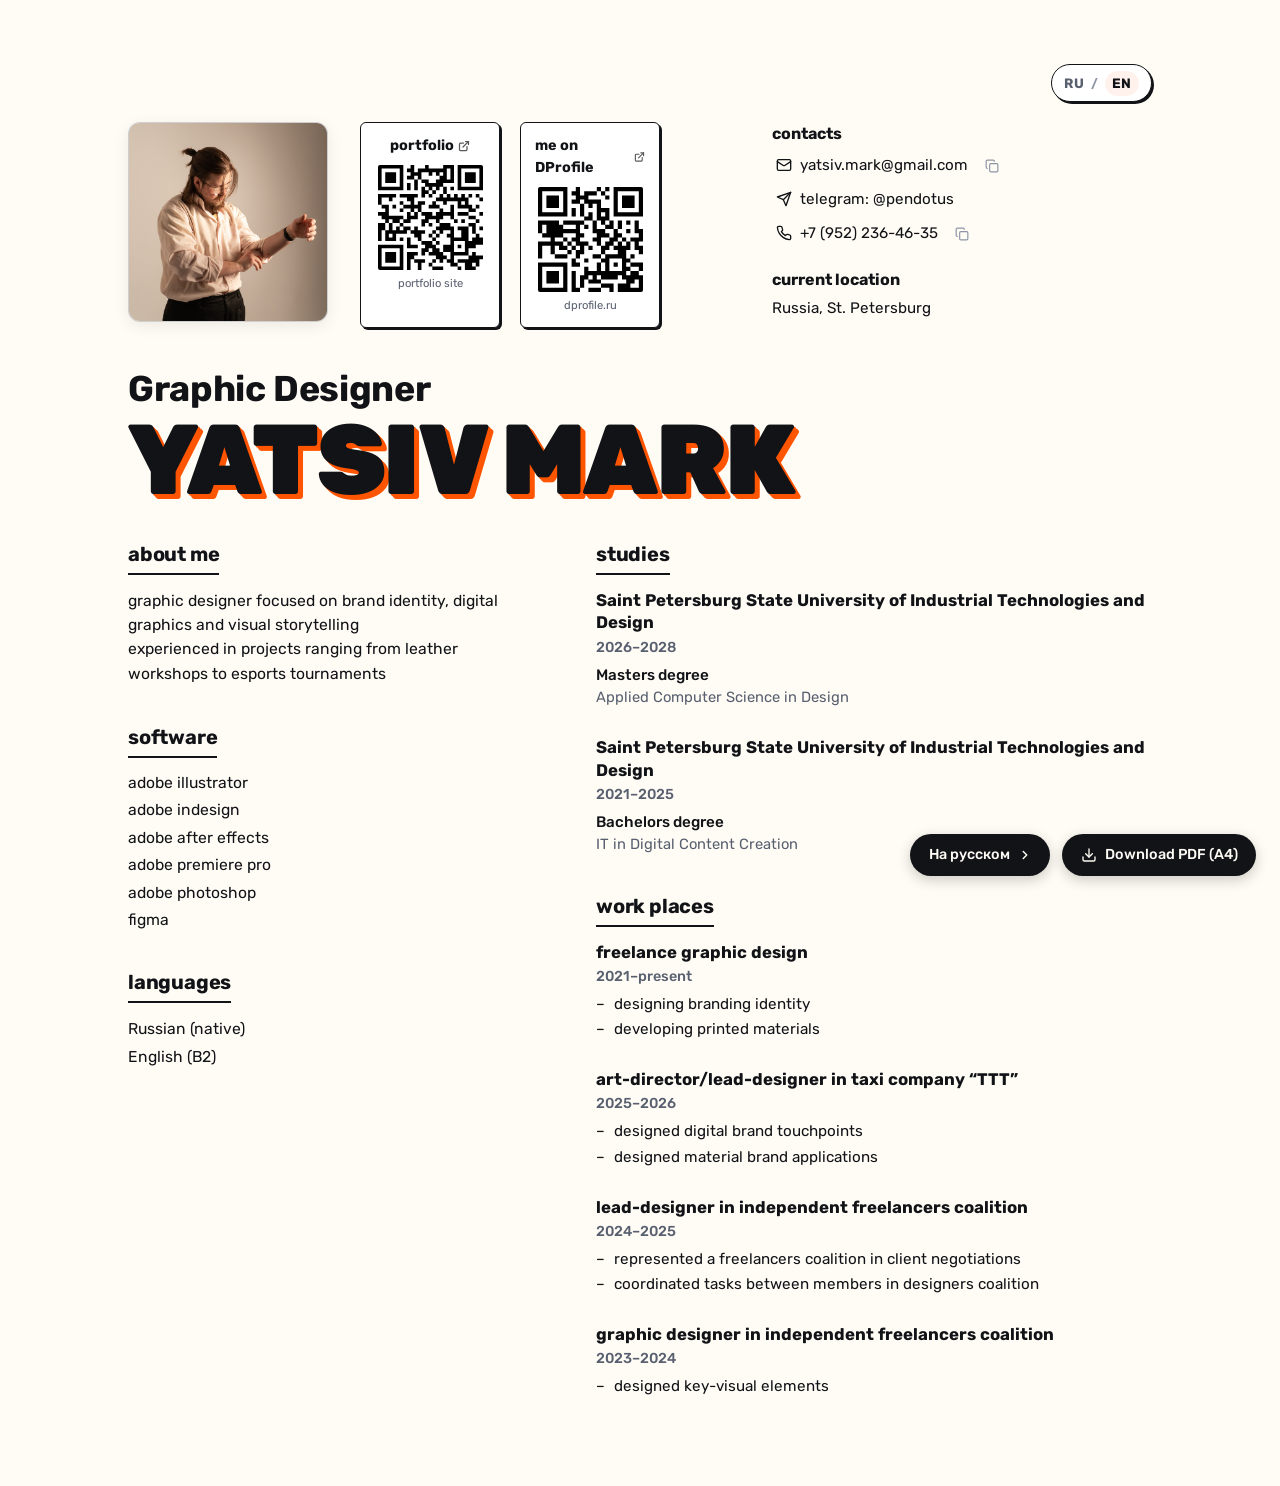
==== en.html @ bbe8298d "feat: add English version (en.html), direct A4 PDF download buttons, and clean personal README" ====
<!DOCTYPE html>
<html lang="en">
<head>
  <meta charset="UTF-8">
  <meta name="viewport" content="width=device-width, initial-scale=1.0">
  <title>Mark Yatsiv — Graphic Designer | Resume</title>
  <meta name="description" content="Resume and contact information of graphic designer Mark Yatsiv. Brand identity, digital graphics, and visual storytelling.">
  <meta name="theme-color" content="#fffcf5">

  <!-- OpenGraph / Social Media -->
  <meta property="og:type" content="website">
  <meta property="og:title" content="Mark Yatsiv — Graphic Designer">
  <meta property="og:description" content="Resume and portfolio of graphic designer Mark Yatsiv.">
  <meta property="og:image" content="assets/images/photo.jpg">

  <!-- Favicon -->
  <link rel="icon" type="image/svg+xml" href="data:image/svg+xml,<svg xmlns='http://www.w3.org/2000/svg' viewBox='0 0 100 100'><rect width='100' height='100' rx='20' fill='%23ff5500'/><text x='50%' y='55%' dominant-baseline='middle' text-anchor='middle' font-family='sans-serif' font-weight='900' font-size='60' fill='%23ffffff'>Y</text></svg>">

  <!-- Preload Rubik font -->
  <link rel="preconnect" href="https://fonts.googleapis.com">
  <link rel="preconnect" href="https://fonts.gstatic.com" crossorigin>
  <link href="https://fonts.googleapis.com/css2?family=Rubik:ital,wght@0,400;0,500;0,700;0,900;1,400&display=swap" rel="stylesheet">

  <!-- Modular CSS styles -->
  <link rel="stylesheet" href="css/variables.css">
  <link rel="stylesheet" href="css/reset.css">
  <link rel="stylesheet" href="css/typography.css">
  <link rel="stylesheet" href="css/layout.css">
  <link rel="stylesheet" href="css/components.css">
  <link rel="stylesheet" href="css/print.css" media="print">
</head>
<body>
  <div class="page-wrapper">
    <main class="cv-canvas">

      <!-- LANGUAGE SWITCHER -->
      <nav class="top-nav-bar" aria-label="Language switcher">
        <div class="lang-switcher">
          <a href="index.html" title="Переключить на русскую версию">RU</a>
          <span class="lang-divider">/</span>
          <span class="is-active">EN</span>
        </div>
      </nav>
      
      <!-- TOP SECTION: Photo | Link QR Cards (Portfolio, DProfile) | Contacts -->
      <header class="header-grid">
        
        <!-- Portrait Photo -->
        <div class="portrait-wrapper">
          <img src="assets/images/photo.jpg" alt="Mark Yatsiv — Graphic Designer" class="portrait-img" width="200" height="200">
        </div>

        <!-- QR Link Cards Group -->
        <div class="header-links-group">
          
          <!-- Portfolio -->
          <a href="https://pendotus.github.io/Portfolio/" target="_blank" rel="noopener noreferrer" class="qr-card" title="Open portfolio website">
            <span class="qr-card-title">
              portfolio
              <svg viewBox="0 0 24 24" fill="none" stroke="currentColor" stroke-width="2.5" stroke-linecap="round" stroke-linejoin="round" aria-hidden="true"><path d="M18 13v6a2 2 0 0 1-2 2H5a2 2 0 0 1-2-2V8a2 2 0 0 1 2-2h6"></path><polyline points="15 3 21 3 21 9"></polyline><line x1="10" y1="14" x2="21" y2="3"></line></svg>
            </span>
            <img src="assets/images/qr-portfolio.svg" alt="Portfolio QR code" class="qr-code-img" width="105" height="105">
            <span class="qr-card-hint">portfolio site</span>
          </a>

          <!-- DProfile -->
          <a href="https://dprofile.ru/pendotus" target="_blank" rel="noopener noreferrer" class="qr-card" title="Open DProfile profile">
            <span class="qr-card-title">
              me on DProfile
              <svg viewBox="0 0 24 24" fill="none" stroke="currentColor" stroke-width="2.5" stroke-linecap="round" stroke-linejoin="round" aria-hidden="true"><path d="M18 13v6a2 2 0 0 1-2 2H5a2 2 0 0 1-2-2V8a2 2 0 0 1 2-2h6"></path><polyline points="15 3 21 3 21 9"></polyline><line x1="10" y1="14" x2="21" y2="3"></line></svg>
            </span>
            <img src="assets/images/qr-dprofile.svg" alt="DProfile QR code" class="qr-code-img" width="105" height="105">
            <span class="qr-card-hint">dprofile.ru</span>
          </a>

        </div>

        <!-- Contacts and Location -->
        <div class="header-contacts-group">
          
          <div class="contacts-group">
            <h3 class="contact-title">contacts</h3>
            <ul class="contact-list">
              <li>
                <a href="mailto:yatsiv.mark@gmail.com" class="contact-link" title="Send email">
                  <svg class="contact-icon" viewBox="0 0 24 24" fill="none" stroke-width="2" stroke-linecap="round" stroke-linejoin="round" aria-hidden="true"><rect width="20" height="16" x="2" y="4" rx="2"/><path d="m22 7-8.97 5.7a1.94 1.94 0 0 1-2.06 0L2 7"/></svg>
                  <span>yatsiv.mark@gmail.com</span>
                </a>
                <button type="button" class="copy-btn" data-copy="yatsiv.mark@gmail.com" title="Copy email" aria-label="Copy email">
                  <svg width="14" height="14" viewBox="0 0 24 24" fill="none" stroke="currentColor" stroke-width="2" stroke-linecap="round" stroke-linejoin="round"><rect width="14" height="14" x="8" y="8" rx="2" ry="2"/><path d="M4 16c-1.1 0-2-.9-2-2V4c0-1.1.9-2 2-2h10c1.1 0 2 .9 2 2"/></svg>
                </button>
              </li>

              <li>
                <a href="https://t.me/pendotus" target="_blank" rel="noopener noreferrer" class="contact-link" title="Message on Telegram">
                  <svg class="contact-icon" viewBox="0 0 24 24" fill="none" stroke-width="2" stroke-linecap="round" stroke-linejoin="round" aria-hidden="true"><path d="m22 2-7 20-4-9-9-4Z"/><path d="M22 2 11 13"/></svg>
                  <span>telegram: @pendotus</span>
                </a>
              </li>

              <li>
                <a href="tel:+79522364635" class="contact-link" title="Call">
                  <svg class="contact-icon" viewBox="0 0 24 24" fill="none" stroke-width="2" stroke-linecap="round" stroke-linejoin="round" aria-hidden="true"><path d="M22 16.92v3a2 2 0 0 1-2.18 2 19.79 19.79 0 0 1-8.63-3.07 19.5 19.5 0 0 1-6-6 19.79 19.79 0 0 1-3.07-8.67A2 2 0 0 1 4.11 2h3a2 2 0 0 1 2 1.72 12.84 12.84 0 0 0 .7 2.81 2 2 0 0 1-.45 2.11L8.09 9.91a16 16 0 0 0 6 6l1.27-1.27a2 2 0 0 1 2.11-.45 12.84 12.84 0 0 0 2.81.7A2 2 0 0 1 22 16.92z"/></svg>
                  <span>+7 (952) 236-46-35</span>
                </a>
                <button type="button" class="copy-btn" data-copy="+79522364635" title="Copy phone number" aria-label="Copy phone number">
                  <svg width="14" height="14" viewBox="0 0 24 24" fill="none" stroke="currentColor" stroke-width="2" stroke-linecap="round" stroke-linejoin="round"><rect width="14" height="14" x="8" y="8" rx="2" ry="2"/><path d="M4 16c-1.1 0-2-.9-2-2V4c0-1.1.9-2 2-2h10c1.1 0 2 .9 2 2"/></svg>
                </button>
              </li>
            </ul>
          </div>

          <div class="location-group">
            <h3 class="contact-title">current location</h3>
            <p class="location-text">
              Russia, St. Petersburg
            </p>
          </div>

        </div>

      </header>

      <!-- HERO HEADLINE -->
      <section class="hero-title-section">
        <h2 class="hero-subtitle">Graphic Designer</h2>
        <h1 class="hero-name">YATSIV MARK</h1>
      </section>

      <!-- MAIN CONTENT GRID (2 COLUMNS) -->
      <div class="main-grid">
        
        <!-- LEFT COLUMN: About me | Software | Languages -->
        <div class="col-left">
          
          <!-- About me -->
          <section class="section-block">
            <h2 class="section-title">about me</h2>
            <p class="text-lead">
              graphic designer focused on brand identity, digital graphics and visual storytelling<br>
              experienced in projects ranging from leather workshops to esports tournaments
            </p>
          </section>

          <!-- Software -->
          <section class="section-block">
            <h2 class="section-title">software</h2>
            <ul class="stack-list">
              <li class="stack-item">adobe illustrator</li>
              <li class="stack-item">adobe indesign</li>
              <li class="stack-item">adobe after effects</li>
              <li class="stack-item">adobe premiere pro</li>
              <li class="stack-item">adobe photoshop</li>
              <li class="stack-item">figma</li>
            </ul>
          </section>

          <!-- Languages -->
          <section class="section-block">
            <h2 class="section-title">languages</h2>
            <ul class="lang-list">
              <li class="lang-item">Russian (native)</li>
              <li class="lang-item">English (B2)</li>
            </ul>
          </section>

        </div>

        <!-- RIGHT COLUMN: Studies | Work places -->
        <div class="col-right">
          
          <!-- Studies -->
          <section class="section-block">
            <h2 class="section-title">studies</h2>
            
            <div class="timeline-item">
              <h3 class="timeline-title">Saint Petersburg State University of Industrial Technologies and Design</h3>
              <p class="timeline-date">2026–2028</p>
              <p class="timeline-subtitle">Masters degree</p>
              <p class="timeline-desc">Applied Computer Science in Design</p>
            </div>

            <div class="timeline-item">
              <h3 class="timeline-title">Saint Petersburg State University of Industrial Technologies and Design</h3>
              <p class="timeline-date">2021–2025</p>
              <p class="timeline-subtitle">Bachelors degree</p>
              <p class="timeline-desc">IT in Digital Content Creation</p>
            </div>
          </section>

          <!-- Work places -->
          <section class="section-block">
            <h2 class="section-title">work places</h2>

            <div class="timeline-item">
              <h3 class="timeline-title">freelance graphic design</h3>
              <p class="timeline-date">2021–present</p>
              <ul class="bullet-list">
                <li class="bullet-item">designing branding identity</li>
                <li class="bullet-item">developing printed materials</li>
              </ul>
            </div>

            <div class="timeline-item">
              <h3 class="timeline-title">art-director/lead-designer in taxi company “TTT”</h3>
              <p class="timeline-date">2025–2026</p>
              <ul class="bullet-list">
                <li class="bullet-item">designed digital brand touchpoints</li>
                <li class="bullet-item">designed material brand applications</li>
              </ul>
            </div>

            <div class="timeline-item">
              <h3 class="timeline-title">lead-designer in independent freelancers coalition</h3>
              <p class="timeline-date">2024–2025</p>
              <ul class="bullet-list">
                <li class="bullet-item">represented a freelancers coalition in client negotiations</li>
                <li class="bullet-item">coordinated tasks between members in designers coalition</li>
              </ul>
            </div>

            <div class="timeline-item">
              <h3 class="timeline-title">graphic designer in independent freelancers coalition</h3>
              <p class="timeline-date">2023–2024</p>
              <ul class="bullet-list">
                <li class="bullet-item">designed key-visual elements</li>
              </ul>
            </div>

          </section>

        </div>

      </div>

    </main>
  </div>

  <!-- FLOATING ACTIONS (Switch to Russian + Download A4 PDF) -->
  <aside class="floating-actions" aria-label="Quick actions">
    <a href="index.html" class="action-btn" title="Русская версия">
      <span>На русском</span>
      <svg viewBox="0 0 24 24" fill="none" stroke-width="2.5" stroke-linecap="round" stroke-linejoin="round" aria-hidden="true" style="width: 14px; height: 14px;"><polyline points="9 18 15 12 9 6"/></svg>
    </a>
    <a href="assets/pdf/resume-en.pdf" target="_blank" download="Mark_Yatsiv_Resume_EN.pdf" class="action-btn" id="downloadPdfBtn" title="Download original A4 PDF file">
      <svg viewBox="0 0 24 24" fill="none" stroke-width="2" stroke-linecap="round" stroke-linejoin="round" aria-hidden="true"><path d="M21 15v4a2 2 0 0 1-2 2H5a2 2 0 0 1-2-2v-4"></path><polyline points="7 10 12 15 17 10"></polyline><line x1="12" y1="15" x2="12" y2="3"></line></svg>
      <span>Download PDF (A4)</span>
    </a>
  </aside>

  <!-- TOAST NOTICE -->
  <div id="toastNotice" class="toast-notice" role="status" aria-live="polite">
    <svg width="16" height="16" viewBox="0 0 24 24" fill="none" stroke="currentColor" stroke-width="2.5" stroke-linecap="round" stroke-linejoin="round"><polyline points="20 6 9 17 4 12"/></svg>
    <span id="toastText">Copied!</span>
  </div>

  <!-- Modular script -->
  <script type="module" src="js/main.js"></script>
</body>
</html>
---- css/variables.css ----
:root {
  /* Цветовая палитра */
  --bg-page: #fffcf5;
  --bg-card: #ffffff;
  --text-primary: #111317;
  --text-secondary: #585f6f;
  --text-muted: #8d94a5;
  --accent-orange: #ff5500;
  --accent-orange-soft: #fff2ec;
  --border-color: #111317;
  --border-subtle: rgba(17, 19, 23, 0.14);

  /* Типографика (Обязательный шрифт Rubik) */
  --font-primary: 'Rubik', -apple-system, BlinkMacSystemFont, "Segoe UI", Roboto, sans-serif;
  --font-weight-regular: 400;
  --font-weight-medium: 500;
  --font-weight-bold: 700;
  --font-weight-black: 900;

  /* Размеры и сетка */
  --canvas-max-width: 1040px;
  --radius-sm: 6px;
  --radius-md: 12px;
  --radius-lg: 18px;

  /* Эффекты и тени */
  --shadow-3d: 4px 4px 0px var(--accent-orange);
  --shadow-card: 0 4px 20px rgba(0, 0, 0, 0.05);
  --shadow-hover: 0 8px 24px rgba(255, 85, 0, 0.15);

  /* Анимации */
  --transition-fast: 0.18s ease-in-out;
  --transition-smooth: 0.3s cubic-bezier(0.16, 1, 0.3, 1);
}
---- css/typography.css ----
/* Типографическая система на базе шрифта Rubik */

.hero-subtitle {
  font-size: clamp(1.4rem, 2.8vw, 2.25rem);
  font-weight: var(--font-weight-bold);
  line-height: 1.15;
  letter-spacing: -0.01em;
  color: var(--text-primary);
  margin-bottom: 0.25rem;
}

.hero-name {
  font-size: clamp(3rem, 7.8vw, 6.2rem);
  font-weight: var(--font-weight-black);
  text-transform: uppercase;
  line-height: 0.95;
  letter-spacing: -0.025em;
  color: var(--text-primary);
  text-shadow: 
    2px 2px 0px var(--accent-orange),
    4px 4px 0px var(--accent-orange),
    5px 5px 0px var(--accent-orange);
  margin-bottom: 2rem;
  user-select: text;
  word-break: keep-all;
}

.section-title {
  font-size: 1.25rem;
  font-weight: var(--font-weight-bold);
  text-transform: lowercase;
  letter-spacing: -0.01em;
  color: var(--text-primary);
  margin-bottom: 0.85rem;
  position: relative;
  display: inline-block;
}

.section-title::after {
  content: "";
  display: block;
  width: 100%;
  height: 2px;
  background-color: var(--text-primary);
  margin-top: 4px;
}

.text-lead {
  font-size: 0.98rem;
  line-height: 1.55;
  color: var(--text-primary);
  font-weight: var(--font-weight-regular);
}

.text-meta {
  font-size: 0.88rem;
  color: var(--text-secondary);
  font-weight: var(--font-weight-medium);
}

.text-bold {
  font-weight: var(--font-weight-bold);
}
---- css/layout.css ----
/* Сетка и базовый лейаут (CSS Grid & Flexbox) */

.page-wrapper {
  min-height: 100vh;
  display: flex;
  flex-direction: column;
  align-items: center;
  justify-content: flex-start;
  padding: 2.5rem 1.25rem 4rem;
  background-color: var(--bg-page);
}

.cv-canvas {
  width: 100%;
  max-width: var(--canvas-max-width);
  background: var(--bg-page);
  padding: 1.5rem 0.5rem;
  position: relative;
}

/* Верхняя секция: Аватар | QR-ссылки | Контакты */
.header-grid {
  display: grid;
  grid-template-columns: 200px 1fr 1fr;
  gap: 2rem;
  align-items: start;
  margin-bottom: 2.5rem;
}

.portrait-wrapper {
  width: 100%;
  aspect-ratio: 1 / 1;
  border-radius: var(--radius-md);
  overflow: hidden;
  box-shadow: 0 4px 16px rgba(0, 0, 0, 0.08);
  border: 1px solid var(--border-subtle);
  background: #eee;
}

.portrait-img {
  width: 100%;
  height: 100%;
  object-fit: cover;
  display: block;
}

.header-links-group {
  display: flex;
  gap: 1.25rem;
}

.header-contacts-group {
  display: flex;
  flex-direction: column;
  gap: 1.25rem;
}

/* Центральный заголовок */
.hero-title-section {
  width: 100%;
  margin-top: 1rem;
  margin-bottom: 2rem;
}

/* Основной двухколоночный контент */
.main-grid {
  display: grid;
  grid-template-columns: 1fr 1.35fr;
  gap: 3.5rem;
  align-items: start;
}

.col-left,
.col-right {
  display: flex;
  flex-direction: column;
  gap: 2.25rem;
}

/* Мобильная адаптация */
@media (max-width: 900px) {
  .header-grid {
    grid-template-columns: 160px 1fr;
    gap: 1.5rem;
  }

  .header-contacts-group {
    grid-column: 1 / -1;
    display: grid;
    grid-template-columns: 1fr 1fr;
  }

  .main-grid {
    grid-template-columns: 1fr;
    gap: 2.5rem;
  }
}

@media (max-width: 640px) {
  .page-wrapper {
    padding: 1rem 0.75rem 3rem;
  }

  .header-grid {
    grid-template-columns: 1fr;
    gap: 1.5rem;
  }

  .portrait-wrapper {
    max-width: 180px;
    margin: 0 auto;
  }

  .header-links-group {
    justify-content: center;
  }

  .header-contacts-group {
    grid-template-columns: 1fr;
  }

  .hero-name {
    text-shadow: 2px 2px 0px var(--accent-orange), 3px 3px 0px var(--accent-orange);
  }
}
---- css/components.css ----
/* Модульные компоненты интерфейса */

/* 0. Верхняя панель навигации и переключатель языков */
.top-nav-bar {
  display: flex;
  justify-content: flex-end;
  align-items: center;
  margin-bottom: 1.25rem;
  width: 100%;
}

.lang-switcher {
  display: inline-flex;
  align-items: center;
  gap: 0.4rem;
  background: var(--bg-card);
  border: 1px solid var(--border-color);
  padding: 0.35rem 0.75rem;
  border-radius: 99px;
  box-shadow: 2px 2px 0px var(--border-color);
  font-size: 0.85rem;
  font-weight: var(--font-weight-bold);
  letter-spacing: 0.04em;
  transition: var(--transition-smooth);
}

.lang-switcher:hover {
  transform: translate(-1px, -1px);
  box-shadow: 3px 3px 0px var(--accent-orange);
  border-color: var(--accent-orange);
}

.lang-switcher a {
  color: var(--text-secondary);
  transition: var(--transition-fast);
  text-decoration: none;
}

.lang-switcher a:hover {
  color: var(--accent-orange);
}

.lang-switcher .is-active {
  color: var(--text-primary);
  background: var(--accent-orange-soft);
  padding: 0.15rem 0.45rem;
  border-radius: 99px;
}

.lang-divider {
  color: var(--text-muted);
  font-size: 0.8rem;
}

/* 1. Карточки-ссылки (Портфолио и DProfile) */
.qr-card {
  display: flex;
  flex-direction: column;
  align-items: center;
  text-decoration: none;
  color: var(--text-primary);
  background: var(--bg-card);
  padding: 0.75rem 0.85rem;
  border-radius: var(--radius-sm);
  border: 1px solid var(--border-color);
  box-shadow: 2px 2px 0px var(--border-color);
  transition: var(--transition-smooth);
  width: 140px;
  position: relative;
}

.qr-card:hover {
  transform: translate(-2px, -2px);
  box-shadow: 4px 4px 0px var(--accent-orange);
  border-color: var(--accent-orange);
}

.qr-card:active {
  transform: translate(1px, 1px);
  box-shadow: 1px 1px 0px var(--accent-orange);
}

.qr-card-title {
  font-size: 0.9rem;
  font-weight: var(--font-weight-bold);
  margin-bottom: 0.5rem;
  display: flex;
  align-items: center;
  gap: 0.25rem;
}

.qr-card-title svg {
  width: 12px;
  height: 12px;
  opacity: 0.7;
}

.qr-code-img {
  width: 105px;
  height: 105px;
  object-fit: contain;
  border-radius: 2px;
}

.qr-card-hint {
  font-size: 0.7rem;
  color: var(--text-secondary);
  margin-top: 0.4rem;
  text-align: center;
}

/* 2. Контактная секция */
.contacts-group,
.location-group {
  display: flex;
  flex-direction: column;
}

.contact-title {
  font-size: 1rem;
  font-weight: var(--font-weight-bold);
  margin-bottom: 0.35rem;
}

.contact-list {
  display: flex;
  flex-direction: column;
  gap: 0.35rem;
}

.contact-link {
  display: inline-flex;
  align-items: center;
  gap: 0.5rem;
  color: var(--text-primary);
  font-size: 0.95rem;
  text-decoration: none;
  transition: var(--transition-fast);
  padding: 2px 4px;
  border-radius: 4px;
  position: relative;
}

.contact-link:hover {
  color: var(--accent-orange);
  background-color: var(--accent-orange-soft);
}

.contact-icon {
  width: 16px;
  height: 16px;
  flex-shrink: 0;
  stroke: currentColor;
}

.copy-btn {
  display: inline-flex;
  align-items: center;
  justify-content: center;
  width: 24px;
  height: 24px;
  border-radius: 4px;
  color: var(--text-muted);
  transition: var(--transition-fast);
  margin-left: 0.25rem;
}

.copy-btn:hover {
  color: var(--text-primary);
  background: rgba(0, 0, 0, 0.05);
}

.location-text {
  font-size: 0.95rem;
  color: var(--text-primary);
  line-height: 1.4;
}

/* 3. Стек технологий */
.stack-list {
  display: flex;
  flex-direction: column;
  gap: 0.35rem;
}

.stack-item {
  font-size: 0.98rem;
  color: var(--text-primary);
  line-height: 1.4;
  font-weight: var(--font-weight-regular);
}

/* 4. Языки */
.lang-list {
  display: flex;
  flex-direction: column;
  gap: 0.3rem;
}

.lang-item {
  font-size: 0.98rem;
  color: var(--text-primary);
}

/* 5. Образование и Опыт работы */
.timeline-item {
  margin-bottom: 1.75rem;
}

.timeline-item:last-child {
  margin-bottom: 0;
}

.timeline-title {
  font-size: 1.05rem;
  font-weight: var(--font-weight-bold);
  color: var(--text-primary);
  line-height: 1.35;
}

.timeline-subtitle {
  font-size: 0.95rem;
  font-weight: var(--font-weight-medium);
  color: var(--text-primary);
  margin-top: 0.15rem;
}

.timeline-date {
  font-size: 0.9rem;
  font-weight: var(--font-weight-medium);
  color: var(--text-secondary);
  margin-top: 0.15rem;
  margin-bottom: 0.35rem;
}

.timeline-desc {
  font-size: 0.92rem;
  color: var(--text-secondary);
  line-height: 1.45;
}

.bullet-list {
  display: flex;
  flex-direction: column;
  gap: 0.25rem;
  margin-top: 0.4rem;
}

.bullet-item {
  font-size: 0.95rem;
  color: var(--text-primary);
  position: relative;
  padding-left: 1.15rem;
  line-height: 1.4;
}

.bullet-item::before {
  content: "–";
  position: absolute;
  left: 0;
  color: var(--text-primary);
}

/* 6. Плавающая панель действий (Печать/Скачать) */
.floating-actions {
  position: fixed;
  bottom: 1.5rem;
  right: 1.5rem;
  display: flex;
  gap: 0.75rem;
  z-index: 100;
}

.action-btn {
  display: inline-flex;
  align-items: center;
  gap: 0.5rem;
  background: var(--text-primary);
  color: var(--bg-page);
  padding: 0.65rem 1.15rem;
  border-radius: 99px;
  font-size: 0.9rem;
  font-weight: var(--font-weight-medium);
  box-shadow: 0 4px 14px rgba(0, 0, 0, 0.2);
  transition: var(--transition-smooth);
}

.action-btn:hover {
  background: var(--accent-orange);
  transform: translateY(-2px);
  box-shadow: 0 6px 18px rgba(255, 85, 0, 0.35);
}

.action-btn svg {
  width: 16px;
  height: 16px;
  stroke: currentColor;
}

/* 7. Всплывающее уведомление (Toast) */
.toast-notice {
  position: fixed;
  bottom: 2rem;
  left: 50%;
  transform: translateX(-50%) translateY(100px);
  background: var(--text-primary);
  color: #ffffff;
  padding: 0.6rem 1.25rem;
  border-radius: 8px;
  font-size: 0.9rem;
  font-weight: var(--font-weight-medium);
  box-shadow: 0 8px 24px rgba(0, 0, 0, 0.25);
  opacity: 0;
  pointer-events: none;
  transition: var(--transition-smooth);
  z-index: 200;
  display: flex;
  align-items: center;
  gap: 0.5rem;
}

.toast-notice.is-visible {
  transform: translateX(-50%) translateY(0);
  opacity: 1;
}
---- css/print.css ----
/* Спецификация печати в PDF (A4 1-в-1) */

@media print {
  @page {
    size: A4 portrait;
    margin: 10mm 12mm;
  }

  body {
    background: #ffffff !important;
    color: #000000 !important;
    -webkit-print-color-adjust: exact !important;
    print-color-adjust: exact !important;
  }

  .page-wrapper {
    padding: 0 !important;
    min-height: auto !important;
  }

  .cv-canvas {
    max-width: 100% !important;
    padding: 0 !important;
  }

  .floating-actions,
  .toast-notice,
  .copy-btn {
    display: none !important;
  }

  .qr-card {
    box-shadow: none !important;
    border: 1px solid #000000 !important;
  }

  .hero-name {
    text-shadow: 2px 2px 0px #ff5500 !important;
  }

  a {
    text-decoration: none !important;
    color: #000000 !important;
  }

  /* Запрет разрыва страниц внутри блоков */
  .timeline-item,
  .header-grid,
  .hero-title-section {
    page-break-inside: avoid;
    break-inside: avoid;
  }
}
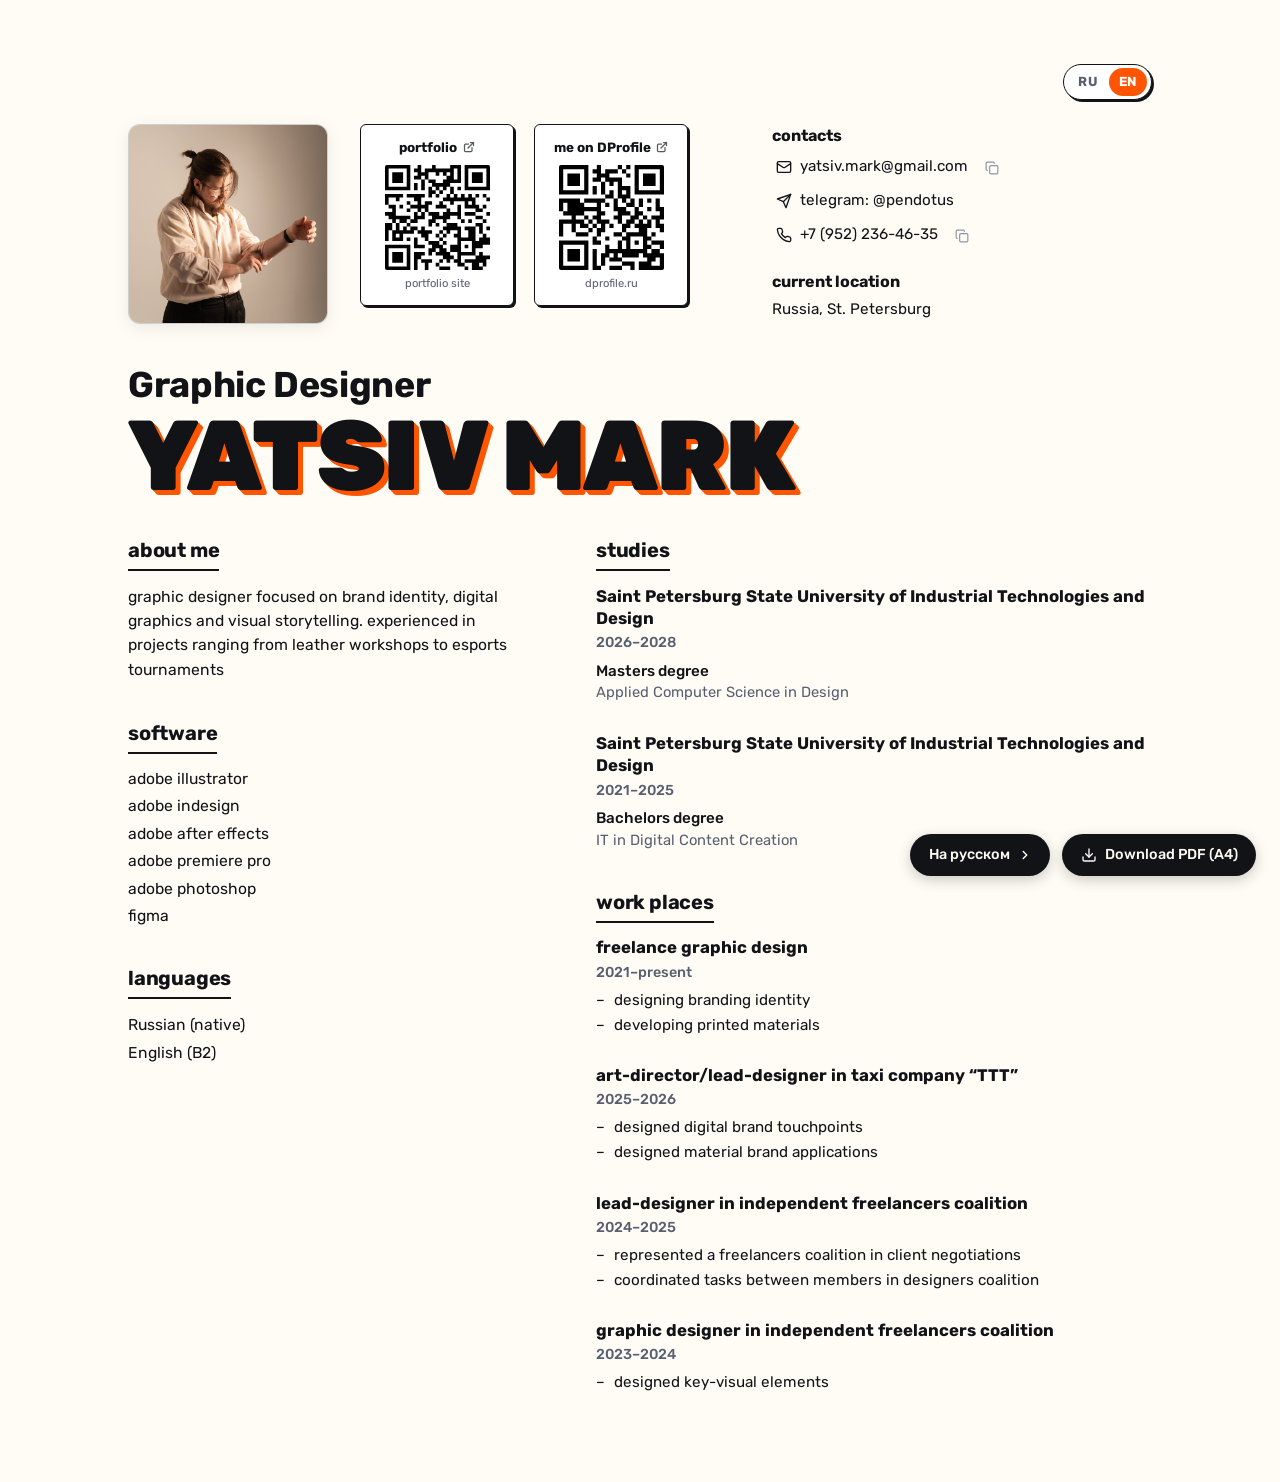
==== commit d4bd90c4: "fix: update RU/EN switchers, single-paragraph bio, fix DProfile card width, apply custom favicon, an" ====
--- a/en.html
+++ b/en.html
@@ -13,21 +13,21 @@
   <meta property="og:description" content="Resume and portfolio of graphic designer Mark Yatsiv.">
   <meta property="og:image" content="assets/images/photo.jpg">
 
-  <!-- Favicon -->
-  <link rel="icon" type="image/svg+xml" href="data:image/svg+xml,<svg xmlns='http://www.w3.org/2000/svg' viewBox='0 0 100 100'><rect width='100' height='100' rx='20' fill='%23ff5500'/><text x='50%' y='55%' dominant-baseline='middle' text-anchor='middle' font-family='sans-serif' font-weight='900' font-size='60' fill='%23ffffff'>Y</text></svg>">
+  <!-- Personal Favicon -->
+  <link rel="icon" type="image/svg+xml" href="favicon.svg">
 
   <!-- Preload Rubik font -->
   <link rel="preconnect" href="https://fonts.googleapis.com">
   <link rel="preconnect" href="https://fonts.gstatic.com" crossorigin>
   <link href="https://fonts.googleapis.com/css2?family=Rubik:ital,wght@0,400;0,500;0,700;0,900;1,400&display=swap" rel="stylesheet">
 
-  <!-- Modular CSS styles -->
-  <link rel="stylesheet" href="css/variables.css">
-  <link rel="stylesheet" href="css/reset.css">
-  <link rel="stylesheet" href="css/typography.css">
-  <link rel="stylesheet" href="css/layout.css">
-  <link rel="stylesheet" href="css/components.css">
-  <link rel="stylesheet" href="css/print.css" media="print">
+  <!-- Modular CSS styles with cache busting -->
+  <link rel="stylesheet" href="css/variables.css?v=1.2">
+  <link rel="stylesheet" href="css/reset.css?v=1.2">
+  <link rel="stylesheet" href="css/typography.css?v=1.2">
+  <link rel="stylesheet" href="css/layout.css?v=1.2">
+  <link rel="stylesheet" href="css/components.css?v=1.2">
+  <link rel="stylesheet" href="css/print.css?v=1.2" media="print">
 </head>
 <body>
   <div class="page-wrapper">
@@ -36,9 +36,8 @@
       <!-- LANGUAGE SWITCHER -->
       <nav class="top-nav-bar" aria-label="Language switcher">
         <div class="lang-switcher">
-          <a href="index.html" title="Переключить на русскую версию">RU</a>
-          <span class="lang-divider">/</span>
-          <span class="is-active">EN</span>
+          <a href="index.html" class="lang-btn" title="Переключить на русскую версию">RU</a>
+          <span class="lang-btn is-active">EN</span>
         </div>
       </nav>
       
@@ -63,7 +62,7 @@
             <span class="qr-card-hint">portfolio site</span>
           </a>
 
-          <!-- DProfile -->
+          <!-- DProfile (Fixed in single line) -->
           <a href="https://dprofile.ru/pendotus" target="_blank" rel="noopener noreferrer" class="qr-card" title="Open DProfile profile">
             <span class="qr-card-title">
               me on DProfile
@@ -133,12 +132,11 @@
         <!-- LEFT COLUMN: About me | Software | Languages -->
         <div class="col-left">
           
-          <!-- About me -->
+          <!-- About me (single natural paragraph) -->
           <section class="section-block">
             <h2 class="section-title">about me</h2>
             <p class="text-lead">
-              graphic designer focused on brand identity, digital graphics and visual storytelling<br>
-              experienced in projects ranging from leather workshops to esports tournaments
+              graphic designer focused on brand identity, digital graphics and visual storytelling. experienced in projects ranging from leather workshops to esports tournaments
             </p>
           </section>
 
--- a/css/components.css
+++ b/css/components.css
@@ -5,23 +5,23 @@
   display: flex;
   justify-content: flex-end;
   align-items: center;
-  margin-bottom: 1.25rem;
+  margin-bottom: 1.5rem;
   width: 100%;
 }
 
 .lang-switcher {
   display: inline-flex;
   align-items: center;
-  gap: 0.4rem;
   background: var(--bg-card);
   border: 1px solid var(--border-color);
-  padding: 0.35rem 0.75rem;
+  padding: 3px 4px;
   border-radius: 99px;
   box-shadow: 2px 2px 0px var(--border-color);
-  font-size: 0.85rem;
+  font-size: 0.82rem;
   font-weight: var(--font-weight-bold);
-  letter-spacing: 0.04em;
+  letter-spacing: 0.05em;
   transition: var(--transition-smooth);
+  user-select: none;
 }
 
 .lang-switcher:hover {
@@ -30,26 +30,22 @@
   border-color: var(--accent-orange);
 }
 
-.lang-switcher a {
+.lang-btn {
+  padding: 4px 10px;
+  border-radius: 99px;
+  text-decoration: none;
   color: var(--text-secondary);
   transition: var(--transition-fast);
-  text-decoration: none;
-}
-
-.lang-switcher a:hover {
+  display: inline-block;
+}
+
+.lang-btn:hover {
   color: var(--accent-orange);
 }
 
-.lang-switcher .is-active {
-  color: var(--text-primary);
-  background: var(--accent-orange-soft);
-  padding: 0.15rem 0.45rem;
-  border-radius: 99px;
-}
-
-.lang-divider {
-  color: var(--text-muted);
-  font-size: 0.8rem;
+.lang-btn.is-active {
+  background: var(--accent-orange);
+  color: #ffffff !important;
 }
 
 /* 1. Карточки-ссылки (Портфолио и DProfile) */
@@ -65,7 +61,7 @@
   border: 1px solid var(--border-color);
   box-shadow: 2px 2px 0px var(--border-color);
   transition: var(--transition-smooth);
-  width: 140px;
+  width: 154px;
   position: relative;
 }
 
@@ -81,12 +77,15 @@
 }
 
 .qr-card-title {
-  font-size: 0.9rem;
+  font-size: 0.84rem;
   font-weight: var(--font-weight-bold);
   margin-bottom: 0.5rem;
   display: flex;
   align-items: center;
-  gap: 0.25rem;
+  justify-content: center;
+  gap: 0.35rem;
+  white-space: nowrap;
+  width: 100%;
 }
 
 .qr-card-title svg {
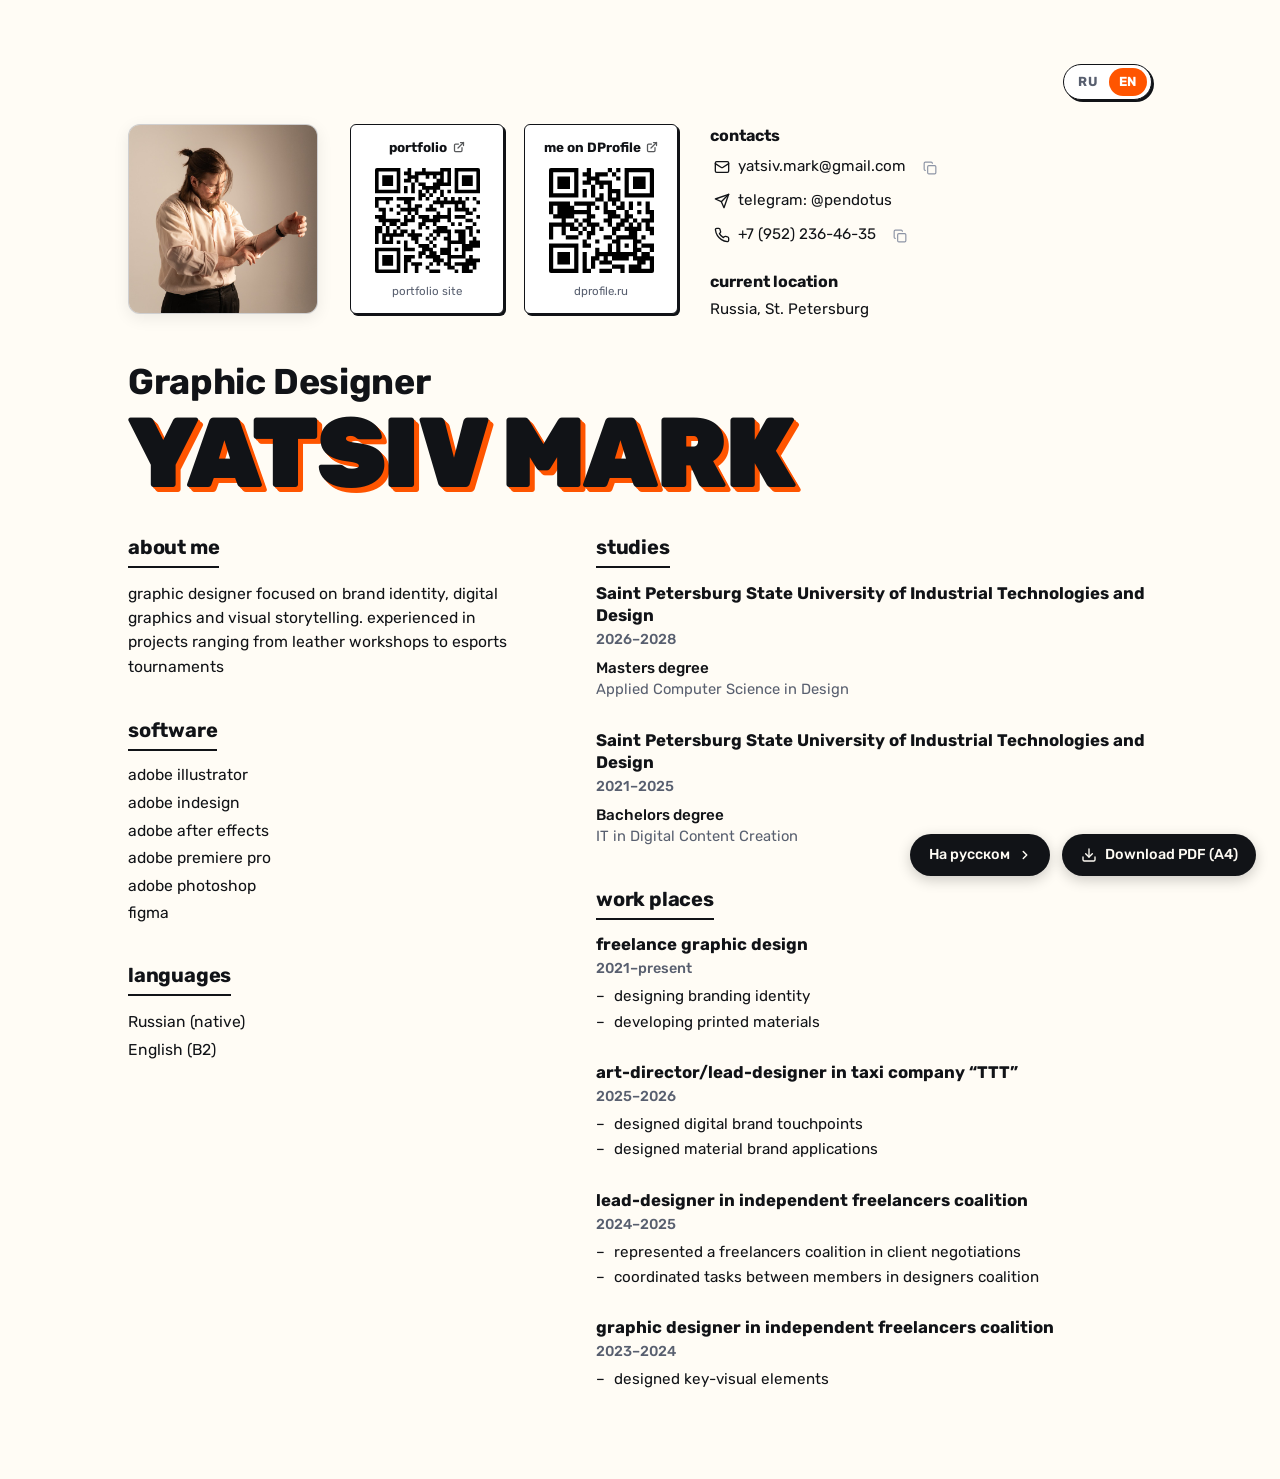
==== commit 84edb2e2: "refactor: align photo and QR cards, clean repo duplicates, add work experience and bilingual contact" ====
--- a/en.html
+++ b/en.html
@@ -22,12 +22,12 @@
   <link href="https://fonts.googleapis.com/css2?family=Rubik:ital,wght@0,400;0,500;0,700;0,900;1,400&display=swap" rel="stylesheet">
 
   <!-- Modular CSS styles with cache busting -->
-  <link rel="stylesheet" href="css/variables.css?v=1.2">
-  <link rel="stylesheet" href="css/reset.css?v=1.2">
-  <link rel="stylesheet" href="css/typography.css?v=1.2">
-  <link rel="stylesheet" href="css/layout.css?v=1.2">
-  <link rel="stylesheet" href="css/components.css?v=1.2">
-  <link rel="stylesheet" href="css/print.css?v=1.2" media="print">
+  <link rel="stylesheet" href="css/variables.css?v=1.3">
+  <link rel="stylesheet" href="css/reset.css?v=1.3">
+  <link rel="stylesheet" href="css/typography.css?v=1.3">
+  <link rel="stylesheet" href="css/layout.css?v=1.3">
+  <link rel="stylesheet" href="css/components.css?v=1.3">
+  <link rel="stylesheet" href="css/print.css?v=1.3" media="print">
 </head>
 <body>
   <div class="page-wrapper">
--- a/css/layout.css
+++ b/css/layout.css
@@ -21,20 +21,22 @@
 /* Верхняя секция: Аватар | QR-ссылки | Контакты */
 .header-grid {
   display: grid;
-  grid-template-columns: 200px 1fr 1fr;
+  grid-template-columns: 190px max-content 1fr;
   gap: 2rem;
   align-items: start;
   margin-bottom: 2.5rem;
 }
 
 .portrait-wrapper {
-  width: 100%;
+  width: 190px;
+  height: 190px;
   aspect-ratio: 1 / 1;
   border-radius: var(--radius-md);
   overflow: hidden;
   box-shadow: 0 4px 16px rgba(0, 0, 0, 0.08);
   border: 1px solid var(--border-subtle);
   background: #eee;
+  flex-shrink: 0;
 }
 
 .portrait-img {
@@ -47,6 +49,7 @@
 .header-links-group {
   display: flex;
   gap: 1.25rem;
+  align-items: start;
 }
 
 .header-contacts-group {
@@ -80,8 +83,13 @@
 /* Мобильная адаптация */
 @media (max-width: 900px) {
   .header-grid {
-    grid-template-columns: 160px 1fr;
+    grid-template-columns: 170px 1fr;
     gap: 1.5rem;
+  }
+
+  .portrait-wrapper {
+    width: 170px;
+    height: 170px;
   }
 
   .header-contacts-group {
--- a/css/components.css
+++ b/css/components.css
@@ -53,6 +53,7 @@
   display: flex;
   flex-direction: column;
   align-items: center;
+  justify-content: space-between;
   text-decoration: none;
   color: var(--text-primary);
   background: var(--bg-card);
@@ -62,6 +63,8 @@
   box-shadow: 2px 2px 0px var(--border-color);
   transition: var(--transition-smooth);
   width: 154px;
+  height: 190px;
+  box-sizing: border-box;
   position: relative;
 }
 
@@ -79,7 +82,7 @@
 .qr-card-title {
   font-size: 0.84rem;
   font-weight: var(--font-weight-bold);
-  margin-bottom: 0.5rem;
+  margin-bottom: 0;
   display: flex;
   align-items: center;
   justify-content: center;
@@ -102,9 +105,9 @@
 }
 
 .qr-card-hint {
-  font-size: 0.7rem;
+  font-size: 0.72rem;
   color: var(--text-secondary);
-  margin-top: 0.4rem;
+  margin-top: 0;
   text-align: center;
 }
 
